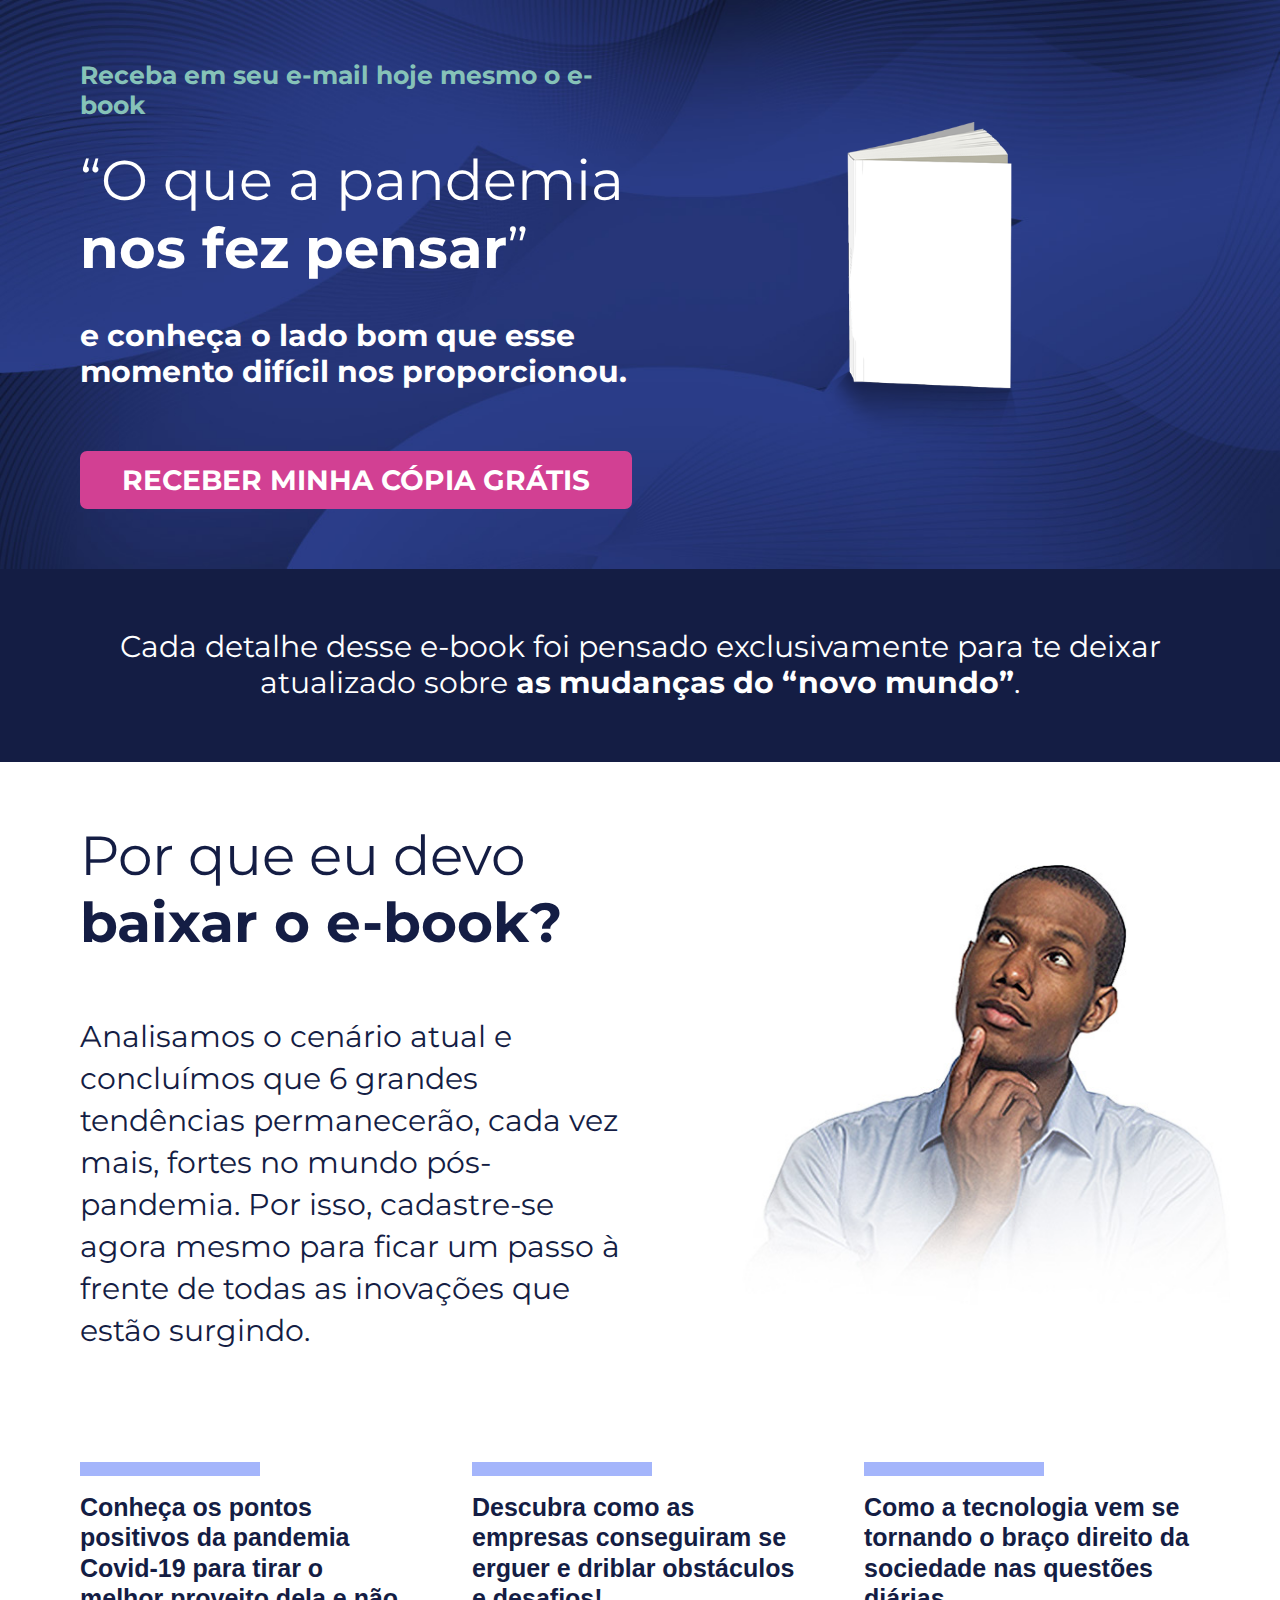
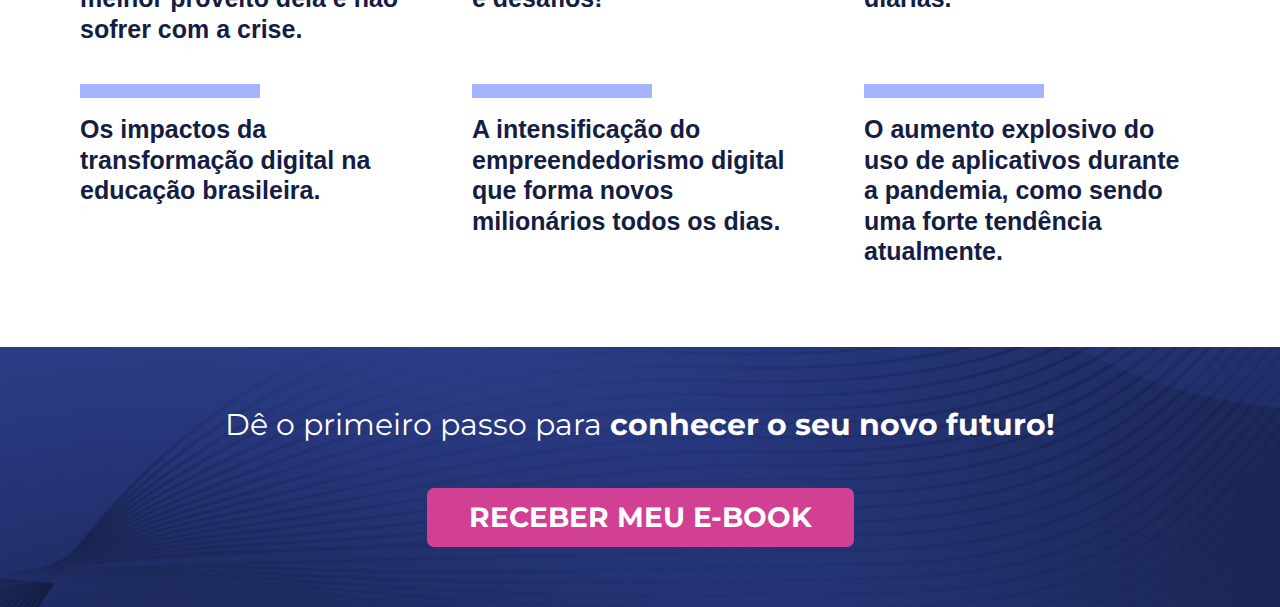
==== index.html @ a6baf384 "chore: update" ====
<!DOCTYPE html>
<html lang="en">

<head>
	<meta charset="UTF-8" />
	<meta http-equiv="X-UA-Compatible" content="IE=edge,chrome=1" />

	<!-- Meta para HTML puro -->
	<meta name="viewport" content="width=device-width, initial-scale=1, maximum-scale=5" />
	<meta name="description" content="" />
	<meta name="keywords" content="Sample, HTML5, CSS3" />

	<!-- Meta para Publicação do Facebook -->
	<meta property="og:locale" content="pt-br" />
	<meta property="og:url" content="" />
	<meta property="og:title" content="O que a pandemia nos fez pensar" />
	<meta property="og:site_name" content="e-Book" />
	<meta property="og:description" content="e conheça o lado bom que esse momento difícil nos proporcionou." />

	<meta property="og:type" content="website" />

	<!-- Meta para Publicação do Twitter -->
	<meta name="twitter:site" content="O que a pandemia nos fez pensar" />
	<meta name="twitter:title" content="e-Book" />
	<meta name="twitter:description" content="e conheça o lado bom que esse momento difícil nos proporcionou." />
	<meta name="twitter:url" content="" />
	<meta name="twitter:image" content="./imgs/screenshot-e-Book.png" />
	<meta name="twitter:card" content="summary" />

	<link rel="canonical" href="" />
	<!-- Tag exclusiva da Home -->

	<link rel="icon" type="image/png" sizes="32x32" href="imgs/favicon.png" />

	<link rel="stylesheet" href="css/style.css" />
	<title>O que a pandemia nos fez pensar</title>
</head>

<body>
	<header id="moduleBanner">
		<div class="container">
			<div class="content-text">
				<h2>Receba em seu e-mail hoje mesmo o e-book</h2>
				<h1>“O que a pandemia <span>nos fez pensar</span>”</h1>
				<p>e conheça o lado bom que esse momento difícil nos proporcionou.</p>
				<a class="btn" href="#">RECEBER MINHA CÓPIA GRÁTIS</a>
			</div>
			<div class="content-img">
				<div>
					<img src="imgs/ebook.png" alt="Ebook">
				</div>
			</div>
		</div>
	</header>

	<section id="moduleFeature">
		<div class="container">
			<div class="content-text">
				<h2>Cada detalhe desse e-book foi pensado exclusivamente para te deixar atualizado sobre <span>as
						mudanças do
						“novo mundo”</span>.</h2>
			</div>
		</div>
	</section>

	<section id="moduleBenefits">
		<div class="container">
			<div class="content-text">
				<div class="wrapper">
					<h2>Por que eu devo <br><span>baixar o e-book?</span></h2>
					<p>Analisamos o cenário atual e concluímos que 6 grandes tendências permanecerão, cada vez mais,
						fortes
						no mundo pós-pandemia. Por isso, cadastre-se agora mesmo para ficar um passo à frente de todas
						as
						inovações que estão surgindo.</p>
				</div>
			</div>
			<div class="content-img">
				<div>
					<img src="imgs/bgCara.png" alt="Uma pessoa pensando">
				</div>
			</div>
		</div>
	</section>

	<section id="moduleBenefits-1">
		<div class="container">
			<div class="info">
				<h2>Conheça os pontos positivos da pandemia Covid-19 para tirar o melhor proveito dela e não sofrer com
					a crise.</h2>
			</div>

			<div class="info">
				<h2>Descubra como as empresas conseguiram se erguer e driblar obstáculos e desafios!</h2>
			</div>

			<div class="info">
				<h2>Como a tecnologia vem se tornando o braço direito da sociedade nas questões diárias.</h2>
			</div>

			<div class="info">
				<h2>Os impactos da transformação digital na educação brasileira.</h2>
			</div>

			<div class="info">
				<h2>A intensificação do empreendedorismo digital que forma novos milionários todos os dias.</h2>
			</div>

			<div class="info">
				<h2>O aumento explosivo do uso de aplicativos durante a pandemia, como sendo uma forte tendência
					atualmente.</h2>
			</div>
		</div>
	</section>

	<footer id="moduleFooter">
		<div class="container">
			<div class="content-text">
				<h2>Dê o primeiro passo para <span>conhecer o seu novo futuro!</span></h2>
				<a href="#" class="btn">RECEBER MEU E-BOOK</a>
			</div>
		</div>
	</footer>
</body>

</html>
---- css/style.css ----
/* 1 - Tools */
@import url("https://fonts.googleapis.com/css2?family=Montserrat:ital,wght@0,100;0,200;0,300;0,400;0,500;0,600;0,700;0,800;0,900;1,100;1,200;1,300;1,400;1,500;1,600;1,700;1,800;1,900&display=swap");
* {
  margin: 0;
  padding: 0;
  -webkit-box-sizing: border-box;
          box-sizing: border-box;
}

body {
  height: 100%;
  font-family: "Roboto", sans-serif;
}

html {
  line-height: 1.15;
  /* 1 */
  -webkit-text-size-adjust: 100%;
  /* 2 */
  font-family: "Roboto", sans-serif;
}

.container {
  width: 100%;
  max-width: 1440px;
  margin: 0 auto;
  padding: 60px 80px;
}

/* 3 - Components */
.btn {
  font-family: 'Montserrat', sans-serif;
  font-style: normal;
  font-weight: 700;
  font-size: 28px;
  line-height: 34.13px;
  text-decoration: none;
  color: #ffffff;
  background: #D24093;
  padding: 10px 40px;
  border-radius: 7px;
  display: table;
  border: 2px solid #D24093;
  -webkit-transition: -webkit-filter 0.2s;
  transition: -webkit-filter 0.2s;
  transition: filter 0.2s;
  transition: filter 0.2s, -webkit-filter 0.2s;
}

.btn:hover {
  -webkit-filter: brightness(0.9);
          filter: brightness(0.9);
}

/* Sample HTML */
#moduleBanner {
  width: 100%;
  background: url(../../imgs/bg.png);
  background-size: 100% 100%;
  background-position: center top;
  background-repeat: no-repeat;
}

#moduleBanner .container {
  display: -webkit-box;
  display: -ms-flexbox;
  display: flex;
  -webkit-box-orient: horizontal;
  -webkit-box-direction: normal;
      -ms-flex-direction: row;
          flex-direction: row;
  -webkit-box-align: center;
      -ms-flex-align: center;
          align-items: center;
  -webkit-box-pack: justify;
      -ms-flex-pack: justify;
          justify-content: space-between;
}

@media only screen and (max-width: 768px) {
  #moduleBanner .container {
    -webkit-box-orient: vertical;
    -webkit-box-direction: normal;
        -ms-flex-direction: column;
            flex-direction: column;
    padding: 30px 60px 0px;
  }
}

@media only screen and (max-width: 576px) {
  #moduleBanner .container {
    padding: 30px 5% 0px;
  }
}

#moduleBanner .content-text {
  width: 50%;
  display: -webkit-box;
  display: -ms-flexbox;
  display: flex;
  -webkit-box-orient: vertical;
  -webkit-box-direction: normal;
      -ms-flex-direction: column;
          flex-direction: column;
  -webkit-box-pack: center;
      -ms-flex-pack: center;
          justify-content: center;
  -webkit-box-align: start;
      -ms-flex-align: start;
          align-items: flex-start;
}

@media only screen and (max-width: 769px) {
  #moduleBanner .content-text {
    width: 100%;
    -webkit-box-align: center;
        -ms-flex-align: center;
            align-items: center;
  }
}

#moduleBanner .content-text h2 {
  font-size: 25px;
  line-height: 30.48px;
  font-weight: 700;
  font-family: 'Montserrat', sans-serif;
  color: #86C2B8;
}

@media only screen and (max-width: 769px) {
  #moduleBanner .content-text h2 {
    font-size: 22px;
    line-height: 28.48px;
    text-align: center;
  }
}

@media only screen and (max-width: 576px) {
  #moduleBanner .content-text h2 {
    font-size: 18px;
    line-height: 24.48px;
  }
}

#moduleBanner .content-text h1 {
  font-size: 56px;
  line-height: 68.26px;
  font-weight: 400;
  color: #FFFFFF;
  font-family: 'Montserrat', sans-serif;
  margin-top: 25px;
}

@media only screen and (max-width: 769px) {
  #moduleBanner .content-text h1 {
    font-size: 38px;
    line-height: 48.48px;
    text-align: center;
  }
}

@media only screen and (max-width: 576px) {
  #moduleBanner .content-text h1 {
    font-size: 28px;
    line-height: 38.48px;
  }
}

#moduleBanner .content-text h1 > span {
  font-weight: 700;
}

#moduleBanner .content-text p {
  font-family: 'Montserrat', sans-serif;
  font-size: 30px;
  line-height: 36.57px;
  font-weight: 700;
  color: #FFFFFF;
  margin-top: 35px;
}

@media only screen and (max-width: 769px) {
  #moduleBanner .content-text p {
    font-size: 26px;
    line-height: 30.48px;
    text-align: center;
  }
}

@media only screen and (max-width: 576px) {
  #moduleBanner .content-text p {
    font-size: 22px;
    line-height: 26.48px;
  }
}

#moduleBanner .content-text a {
  margin-top: 60px;
}

@media only screen and (max-width: 1024px) {
  #moduleBanner .content-text a {
    font-size: 18px;
  }
}

@media only screen and (max-width: 768px) {
  #moduleBanner .content-text a {
    font-size: 20px;
    line-height: 28.48px;
  }
}

@media only screen and (max-width: 576px) {
  #moduleBanner .content-text a {
    font-size: 15px;
    line-height: 24.48px;
    padding: 10px 16px;
  }
}

#moduleBanner .content-img {
  width: 50%;
  display: -webkit-box;
  display: -ms-flexbox;
  display: flex;
  -webkit-box-pack: center;
      -ms-flex-pack: center;
          justify-content: center;
}

@media only screen and (max-width: 769px) {
  #moduleBanner .content-img {
    width: 100%;
    margin-top: 60px;
  }
}

#moduleBanner .content-img > div {
  max-width: 200px;
}

#moduleBanner .content-img img {
  width: 100%;
}

#moduleBanner.obrigado .container {
  padding: 80px;
}

@media only screen and (max-width: 768px) {
  #moduleBanner.obrigado .container {
    padding: 60px;
  }
}

@media only screen and (max-width: 576px) {
  #moduleBanner.obrigado .container {
    padding: 40px 5%;
  }
}

#moduleBanner.obrigado .content-text {
  width: 100%;
  -webkit-box-align: center;
      -ms-flex-align: center;
          align-items: center;
}

#moduleObrigado .container {
  padding: 80px;
}

@media only screen and (max-width: 768px) {
  #moduleObrigado .container {
    padding: 60px;
  }
}

@media only screen and (max-width: 576px) {
  #moduleObrigado .container {
    padding: 40px 5%;
  }
}

#moduleObrigado .content-text {
  max-width: 1000px;
  margin: 0 auto;
  padding: 80px 0;
  text-align: center;
}

@media only screen and (max-width: 768px) {
  #moduleObrigado .content-text {
    padding: 60px 0;
  }
}

@media only screen and (max-width: 576px) {
  #moduleObrigado .content-text {
    padding: 40px 0;
  }
}

#moduleObrigado .content-text h2 {
  font-size: 40px;
  line-height: 48.76px;
  font-weight: 700;
  color: #141D44;
}

@media only screen and (max-width: 768px) {
  #moduleObrigado .content-text h2 {
    font-size: 36px;
    line-height: 42.76px;
  }
}

@media only screen and (max-width: 576px) {
  #moduleObrigado .content-text h2 {
    font-size: 26px;
    line-height: 36.76px;
  }
}

#moduleObrigado .content-text p {
  font-size: 30px;
  line-height: 47.76px;
  font-weight: 400;
  color: #222;
  margin-top: 40px;
}

@media only screen and (max-width: 768px) {
  #moduleObrigado .content-text p {
    text-align: center;
    font-size: 26px;
    line-height: 32.57px;
  }
}

@media only screen and (max-width: 576px) {
  #moduleObrigado .content-text p {
    font-size: 18px;
    line-height: 24.57px;
  }
}

#moduleBenefits .container {
  display: -webkit-box;
  display: -ms-flexbox;
  display: flex;
  -webkit-box-orient: horizontal;
  -webkit-box-direction: normal;
      -ms-flex-direction: row;
          flex-direction: row;
  -webkit-box-align: center;
      -ms-flex-align: center;
          align-items: center;
  -webkit-box-pack: center;
      -ms-flex-pack: center;
          justify-content: center;
}

@media only screen and (max-width: 768px) {
  #moduleBenefits .container {
    -webkit-box-orient: vertical;
    -webkit-box-direction: normal;
        -ms-flex-direction: column;
            flex-direction: column;
    padding: 30px 60px;
  }
}

@media only screen and (max-width: 576px) {
  #moduleBenefits .container {
    -webkit-box-orient: vertical;
    -webkit-box-direction: normal;
        -ms-flex-direction: column;
            flex-direction: column;
    padding: 30px 5%;
  }
}

#moduleBenefits .content-text {
  width: 50%;
}

@media only screen and (max-width: 768px) {
  #moduleBenefits .content-text {
    width: 100%;
  }
}

#moduleBenefits .content-text .wrapper {
  max-width: 580px;
}

@media only screen and (max-width: 768px) {
  #moduleBenefits .content-text .wrapper {
    text-align: center;
    margin: 0 auto;
  }
}

#moduleBenefits .content-text .wrapper h2 {
  font-family: 'Montserrat', sans-serif;
  font-size: 55px;
  font-weight: 400;
  line-height: 67.05px;
  color: #141D44;
}

@media only screen and (max-width: 1024px) {
  #moduleBenefits .content-text .wrapper h2 {
    font-size: 45px;
    line-height: 62.05px;
  }
}

@media only screen and (max-width: 768px) {
  #moduleBenefits .content-text .wrapper h2 {
    font-size: 38px;
    line-height: 52.05px;
  }
}

@media only screen and (max-width: 576px) {
  #moduleBenefits .content-text .wrapper h2 {
    font-size: 28px;
    line-height: 36.05px;
  }
}

#moduleBenefits .content-text .wrapper h2 span {
  font-weight: 700;
}

#moduleBenefits .content-text .wrapper p {
  font-family: 'Montserrat', sans-serif;
  font-size: 30px;
  font-weight: 400;
  line-height: 42px;
  color: #141D44;
  margin-top: 60px;
}

@media only screen and (max-width: 1024px) {
  #moduleBenefits .content-text .wrapper p {
    font-size: 26px;
    line-height: 38.05px;
    margin-top: 40px;
  }
}

@media only screen and (max-width: 768px) {
  #moduleBenefits .content-text .wrapper p {
    font-size: 22px;
    line-height: 32.05px;
  }
}

@media only screen and (max-width: 576px) {
  #moduleBenefits .content-text .wrapper p {
    font-size: 18px;
    line-height: 26.05px;
  }
}

#moduleBenefits .content-img {
  width: 50%;
  display: -webkit-box;
  display: -ms-flexbox;
  display: flex;
  -webkit-box-pack: end;
      -ms-flex-pack: end;
          justify-content: flex-end;
}

@media only screen and (max-width: 769px) {
  #moduleBenefits .content-img {
    width: 100%;
    -webkit-box-pack: center;
        -ms-flex-pack: center;
            justify-content: center;
  }
}

#moduleBenefits .content-img > div {
  max-width: 500px;
}

@media only screen and (max-width: 768px) {
  #moduleBenefits .content-img > div {
    margin-top: 60px;
    display: -webkit-box;
    display: -ms-flexbox;
    display: flex;
    -webkit-box-pack: center;
        -ms-flex-pack: center;
            justify-content: center;
  }
}

#moduleBenefits .content-img > div img {
  width: 100%;
  -webkit-transform: translateX(30px);
          transform: translateX(30px);
}

@media only screen and (max-width: 769px) {
  #moduleBenefits .content-img > div img {
    width: 70%;
    -webkit-transform: translateX(0px);
            transform: translateX(0px);
  }
}

@media only screen and (max-width: 769px) {
  #moduleBenefits .content-img > div img {
    width: 90%;
  }
}

#moduleBenefits-1 .container {
  display: -webkit-box;
  display: -ms-flexbox;
  display: flex;
  -webkit-box-align: start;
      -ms-flex-align: start;
          align-items: flex-start;
  -webkit-box-pack: justify;
      -ms-flex-pack: justify;
          justify-content: space-between;
  -ms-flex-wrap: wrap;
      flex-wrap: wrap;
  padding: 80px;
}

@media only screen and (max-width: 768px) {
  #moduleBenefits-1 .container {
    padding: 30px 60px;
  }
}

@media only screen and (max-width: 576px) {
  #moduleBenefits-1 .container {
    -webkit-box-orient: vertical;
    -webkit-box-direction: normal;
        -ms-flex-direction: column;
            flex-direction: column;
    padding: 30px 5%;
  }
}

#moduleBenefits-1 .info {
  width: 30%;
}

@media only screen and (max-width: 768px) {
  #moduleBenefits-1 .info {
    width: 48%;
  }
  #moduleBenefits-1 .info:nth-child(3) {
    margin-top: 70px;
  }
}

@media only screen and (max-width: 576px) {
  #moduleBenefits-1 .info {
    width: 100%;
  }
  #moduleBenefits-1 .info {
    margin-top: 70px;
  }
}

#moduleBenefits-1 .info:nth-child(4), #moduleBenefits-1 .info:nth-child(5), #moduleBenefits-1 .info:nth-child(6) {
  margin-top: 70px;
}

#moduleBenefits-1 .info h2 {
  font-size: 25px;
  font-weight: 700;
  line-height: 30.48px;
  color: #141D44;
  position: relative;
  padding: 0px 2% 0px 0px;
}

@media only screen and (max-width: 768px) {
  #moduleBenefits-1 .info h2 {
    font-size: 22px;
    line-height: 25px;
  }
}

#moduleBenefits-1 .info h2::before {
  content: "";
  width: 180px;
  height: 14px;
  top: -30px;
  left: 0;
  background-color: #A4B5FB;
  position: absolute;
}

#moduleFeature {
  background-color: #141D44;
}

@media only screen and (max-width: 768px) {
  #moduleFeature .container {
    padding: 30px 60px;
  }
}

@media only screen and (max-width: 576px) {
  #moduleFeature .container {
    padding: 30px 5%;
  }
}

#moduleFeature .content-text {
  max-width: 1100px;
  margin: 0 auto;
}

#moduleFeature .content-text h2 {
  font-family: 'Montserrat', sans-serif;
  font-size: 30px;
  font-weight: 400;
  line-height: 36.57px;
  text-align: center;
  color: #ffffff;
}

@media only screen and (max-width: 768px) {
  #moduleFeature .content-text h2 {
    font-size: 26px;
    line-height: 32.57px;
  }
}

@media only screen and (max-width: 576px) {
  #moduleFeature .content-text h2 {
    font-size: 18px;
    line-height: 24.57px;
  }
}

#moduleFeature .content-text h2 > span {
  font-weight: 700;
}

#moduleFooter {
  width: 100%;
  background: url(../../imgs/bgFoooter.png);
  background-size: 100% 100%;
  background-position: center top;
  background-repeat: no-repeat;
}

@media only screen and (max-width: 768px) {
  #moduleFooter .container {
    padding: 60px 60px;
  }
}

@media only screen and (max-width: 576px) {
  #moduleFooter .container {
    padding: 60px 5%;
  }
}

#moduleFooter .content-text {
  max-width: 1100px;
  margin: 0 auto;
  display: -webkit-box;
  display: -ms-flexbox;
  display: flex;
  -webkit-box-orient: vertical;
  -webkit-box-direction: normal;
      -ms-flex-direction: column;
          flex-direction: column;
  -webkit-box-align: center;
      -ms-flex-align: center;
          align-items: center;
}

#moduleFooter .content-text h2 {
  font-family: 'Montserrat', sans-serif;
  font-size: 30px;
  font-weight: 400;
  line-height: 36.57px;
  color: #ffffff;
}

@media only screen and (max-width: 768px) {
  #moduleFooter .content-text h2 {
    text-align: center;
    font-size: 26px;
    line-height: 32.57px;
  }
}

@media only screen and (max-width: 576px) {
  #moduleFooter .content-text h2 {
    font-size: 18px;
    line-height: 24.57px;
  }
}

#moduleFooter .content-text h2 > span {
  font-weight: 700;
}

#moduleFooter .content-text a {
  margin-top: 45px;
}

@media only screen and (max-width: 1024px) {
  #moduleFooter .content-text a {
    font-size: 22px;
  }
}

@media only screen and (max-width: 768px) {
  #moduleFooter .content-text a {
    font-size: 20px;
    line-height: 28.48px;
  }
}

@media only screen and (max-width: 576px) {
  #moduleFooter .content-text a {
    font-size: 15px;
    line-height: 24.48px;
    padding: 10px 16px;
  }
}
/*# sourceMappingURL=style.css.map */
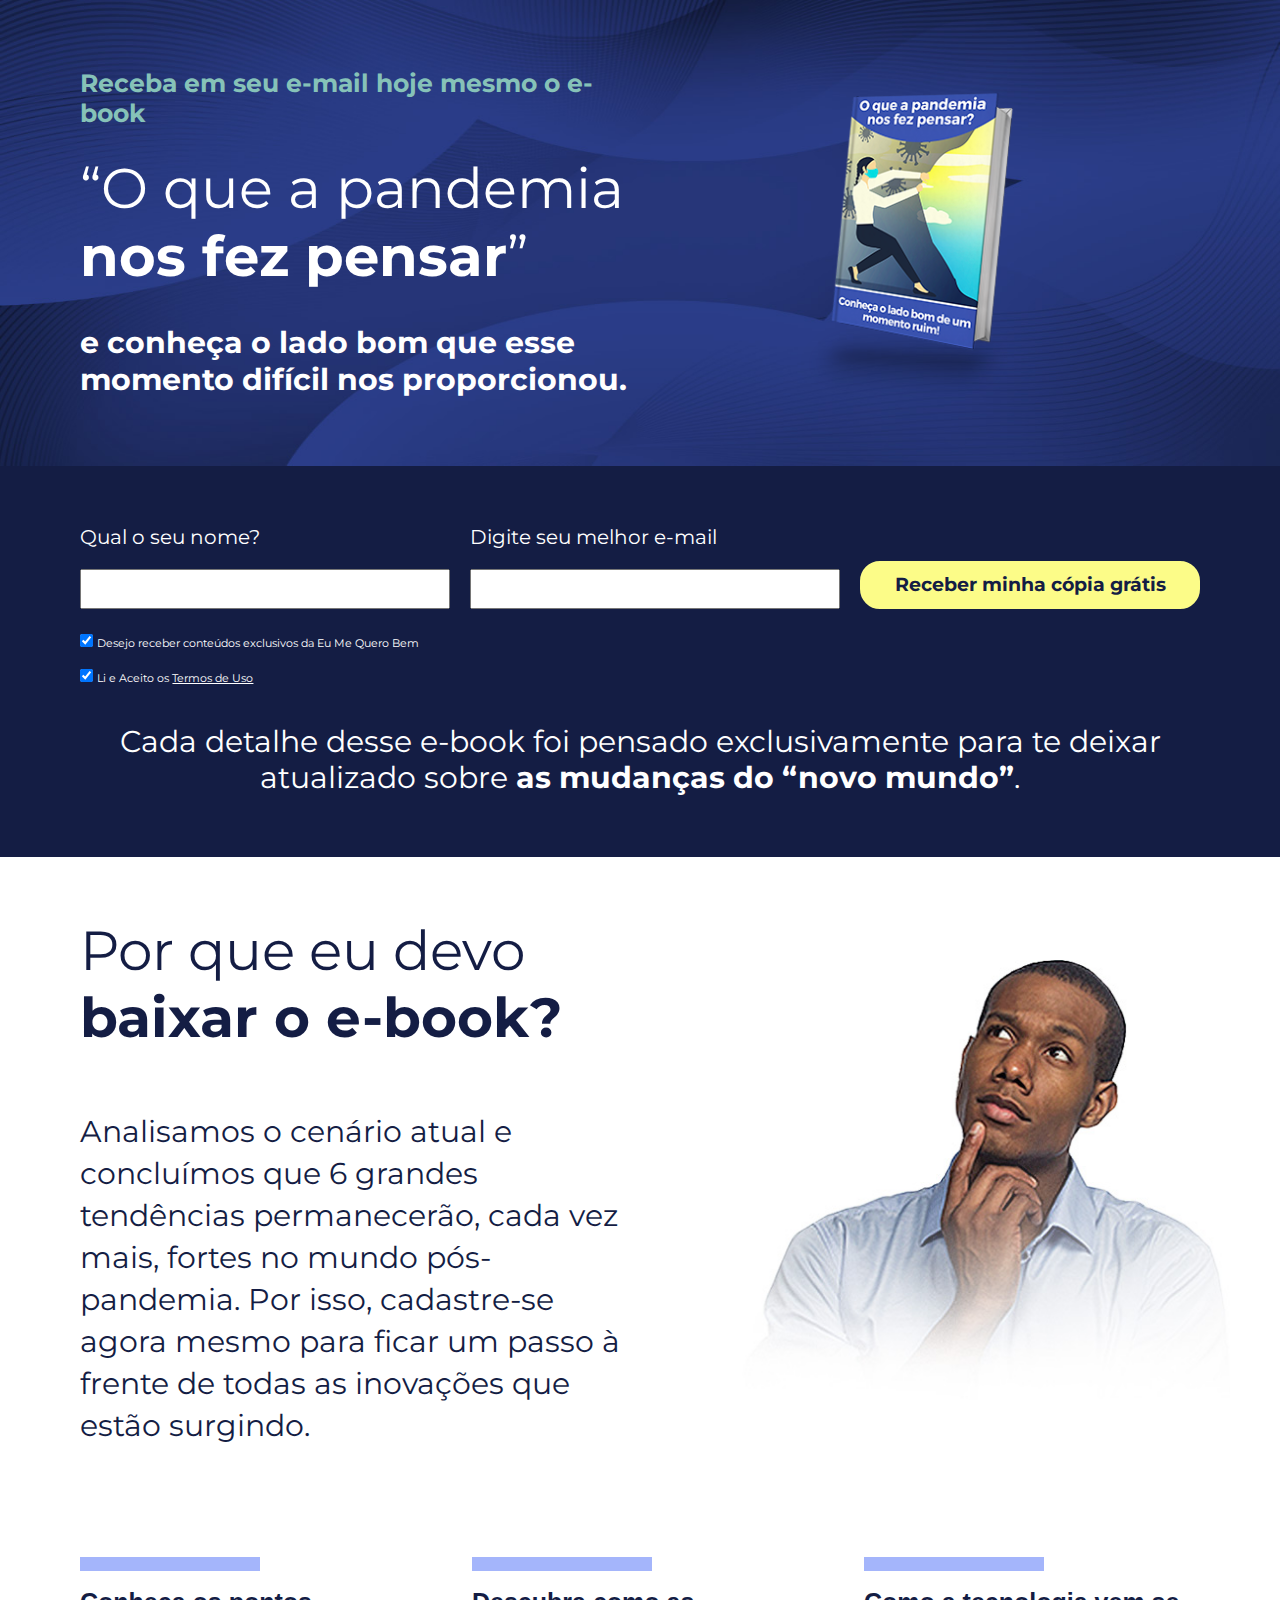
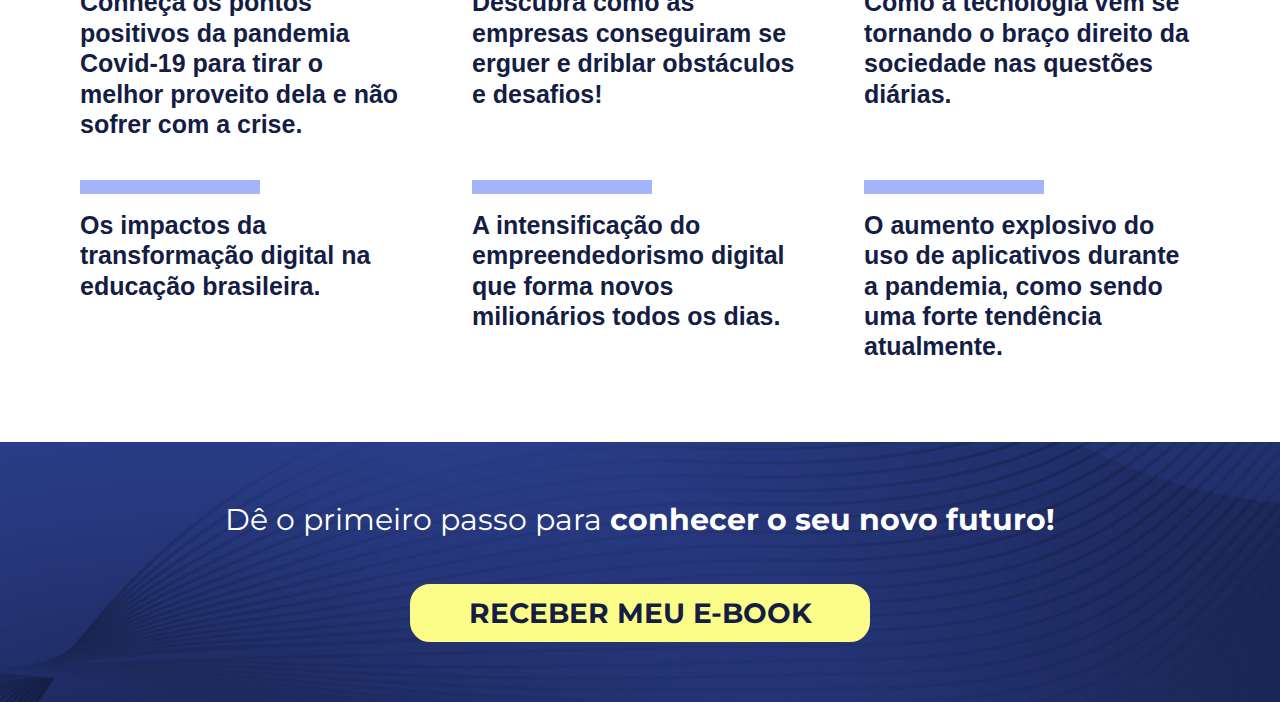
==== commit fb1395a5: "chore: update" ====
--- a/index.html
+++ b/index.html
@@ -1,5 +1,5 @@
 <!DOCTYPE html>
-<html lang="en">
+<html lang="pt-BR">
 
 <head>
 	<meta charset="UTF-8" />
@@ -24,7 +24,7 @@
 	<meta name="twitter:title" content="e-Book" />
 	<meta name="twitter:description" content="e conheça o lado bom que esse momento difícil nos proporcionou." />
 	<meta name="twitter:url" content="" />
-	<meta name="twitter:image" content="./imgs/screenshot-e-Book.png" />
+	<meta name="twitter:image" content="imgs/screenshot-e-Book.png" />
 	<meta name="twitter:card" content="summary" />
 
 	<link rel="canonical" href="" />
@@ -43,11 +43,10 @@
 				<h2>Receba em seu e-mail hoje mesmo o e-book</h2>
 				<h1>“O que a pandemia <span>nos fez pensar</span>”</h1>
 				<p>e conheça o lado bom que esse momento difícil nos proporcionou.</p>
-				<a class="btn" href="#">RECEBER MINHA CÓPIA GRÁTIS</a>
 			</div>
 			<div class="content-img">
 				<div>
-					<img src="imgs/ebook.png" alt="Ebook">
+					<img src="imgs/e-book-2.svg" alt="Ebook">
 				</div>
 			</div>
 		</div>
@@ -55,10 +54,69 @@
 
 	<section id="moduleFeature">
 		<div class="container">
+			<form id="lead" method="POST" action="index.php" data-ajax="false">
+				<input type="hidden" name="page" value="marca_view_email" />
+				<input type="hidden" name="origem" value="##ORIGEM##" />
+				<input type="hidden" name="enviaEmail" value="1" />
+				<input type="hidden" name="pgObrigado" value="obrigado" />
+  
+				<div class="input-group-wrap">
+					<div class="input-group">
+						<label for="name">Qual o seu nome?</label>
+						<input
+						type="text"
+						valeu="Name"
+						id="name"
+						name="name"
+						required
+						/>
+					</div>
+					<div class="input-group email">
+						<label for="email">Digite seu melhor e-mail</label>
+						<input
+							type="email"
+							valeu="email"
+							name="email"
+							id="email"
+							required
+						/>
+					</div>
+					<button type="submit" class="btn">Receber minha cópia grátis</button>
+				</div>
+				<div class="input-group-wrap">
+					<div class="custom-control">
+					  <input
+						type="checkbox"
+						name="envia_email_produto"
+						class="custom-control-input"
+						id="exclusivo_eumequerobem"
+						checked
+					  />
+					  <label
+						class="custom-control-label font-weight-bold"
+						for="exclusivo_eumequerobem"
+						>Desejo receber conteúdos exclusivos da Eu Me Quero Bem</label
+					  >
+					</div>
+					<div class="custom-control">
+						<input 
+							type="checkbox" 
+							class="custom-control-input" 
+							name="termos" 
+							id="terms"
+							checked 
+							required>
+						<label 
+							class="mb-0" 
+							for="terms">Li e Aceito os <a href="?page=navega&pg=termos" target="_blank">Termos de Uso</a>
+						</label>    
+					  </div>
+				</div>
+			  </form>
 			<div class="content-text">
-				<h2>Cada detalhe desse e-book foi pensado exclusivamente para te deixar atualizado sobre <span>as
-						mudanças do
-						“novo mundo”</span>.</h2>
+				<h2>Cada detalhe desse e-book foi pensado exclusivamente para te deixar atualizado sobre
+					<span>as mudanças do “novo mundo”</span>.
+				</h2>
 			</div>
 		</div>
 	</section>
@@ -86,8 +144,7 @@
 	<section id="moduleBenefits-1">
 		<div class="container">
 			<div class="info">
-				<h2>Conheça os pontos positivos da pandemia Covid-19 para tirar o melhor proveito dela e não sofrer com
-					a crise.</h2>
+				<h2>Conheça os pontos positivos da pandemia Covid-19 para tirar o melhor proveito dela e não sofrer com a crise.</h2>
 			</div>
 
 			<div class="info">
@@ -107,20 +164,21 @@
 			</div>
 
 			<div class="info">
-				<h2>O aumento explosivo do uso de aplicativos durante a pandemia, como sendo uma forte tendência
-					atualmente.</h2>
+				<h2>O aumento explosivo do uso de aplicativos durante a pandemia, como sendo uma forte tendência atualmente.</h2>
 			</div>
 		</div>
 	</section>
 
 	<footer id="moduleFooter">
 		<div class="container">
-			<div class="content-text">
+			<div class="content-text menu-item">
 				<h2>Dê o primeiro passo para <span>conhecer o seu novo futuro!</span></h2>
-				<a href="#" class="btn">RECEBER MEU E-BOOK</a>
+				<a href="#moduleFeature" class="btn">RECEBER MEU E-BOOK</a>
 			</div>
 		</div>
 	</footer>
+
+	<script src="js/main.js"></script>
 </body>
 
 </html>--- a/css/style.css
+++ b/css/style.css
@@ -29,22 +29,22 @@
 
 /* 3 - Components */
 .btn {
+  width: 100%;
   font-family: 'Montserrat', sans-serif;
   font-style: normal;
   font-weight: 700;
-  font-size: 28px;
-  line-height: 34.13px;
   text-decoration: none;
-  color: #ffffff;
-  background: #D24093;
-  padding: 10px 40px;
-  border-radius: 7px;
+  color: #141D44;
+  background: #FCFC88;
+  padding: 10px 30px;
+  border-radius: 20px;
   display: table;
-  border: 2px solid #D24093;
+  border: 2px solid #FCFC88;
   -webkit-transition: -webkit-filter 0.2s;
   transition: -webkit-filter 0.2s;
   transition: filter 0.2s;
   transition: filter 0.2s, -webkit-filter 0.2s;
+  cursor: pointer;
 }
 
 .btn:hover {
@@ -55,7 +55,7 @@
 /* Sample HTML */
 #moduleBanner {
   width: 100%;
-  background: url(../../imgs/bg.png);
+  background: url("../imgs/bg.png");
   background-size: 100% 100%;
   background-position: center top;
   background-repeat: no-repeat;
@@ -75,6 +75,7 @@
   -webkit-box-pack: justify;
       -ms-flex-pack: justify;
           justify-content: space-between;
+  padding: 60px 80px;
 }
 
 @media only screen and (max-width: 768px) {
@@ -83,13 +84,13 @@
     -webkit-box-direction: normal;
         -ms-flex-direction: column;
             flex-direction: column;
-    padding: 30px 60px 0px;
+    padding: 40px 60;
   }
 }
 
 @media only screen and (max-width: 576px) {
   #moduleBanner .container {
-    padding: 30px 5% 0px;
+    padding: 40px 5%;
   }
 }
 
@@ -127,6 +128,13 @@
   color: #86C2B8;
 }
 
+@media only screen and (max-width: 992px) {
+  #moduleBanner .content-text h2 {
+    font-size: 23px;
+    line-height: 29.48px;
+  }
+}
+
 @media only screen and (max-width: 769px) {
   #moduleBanner .content-text h2 {
     font-size: 22px;
@@ -151,6 +159,13 @@
   margin-top: 25px;
 }
 
+@media only screen and (max-width: 992px) {
+  #moduleBanner .content-text h1 {
+    font-size: 48px;
+    line-height: 58.48px;
+  }
+}
+
 @media only screen and (max-width: 769px) {
   #moduleBanner .content-text h1 {
     font-size: 38px;
@@ -194,31 +209,6 @@
   }
 }
 
-#moduleBanner .content-text a {
-  margin-top: 60px;
-}
-
-@media only screen and (max-width: 1024px) {
-  #moduleBanner .content-text a {
-    font-size: 18px;
-  }
-}
-
-@media only screen and (max-width: 768px) {
-  #moduleBanner .content-text a {
-    font-size: 20px;
-    line-height: 28.48px;
-  }
-}
-
-@media only screen and (max-width: 576px) {
-  #moduleBanner .content-text a {
-    font-size: 15px;
-    line-height: 24.48px;
-    padding: 10px 16px;
-  }
-}
-
 #moduleBanner .content-img {
   width: 50%;
   display: -webkit-box;
@@ -237,7 +227,13 @@
 }
 
 #moduleBanner .content-img > div {
-  max-width: 200px;
+  max-width: 300px;
+}
+
+@media only screen and (max-width: 576px) {
+  #moduleBanner .content-img > div {
+    min-width: 200px;
+  }
 }
 
 #moduleBanner .content-img img {
@@ -286,7 +282,7 @@
 #moduleObrigado .content-text {
   max-width: 1000px;
   margin: 0 auto;
-  padding: 80px 0;
+  padding: 100px 0;
   text-align: center;
 }
 
@@ -621,9 +617,144 @@
   }
 }
 
+#moduleFeature form {
+  display: -webkit-box;
+  display: -ms-flexbox;
+  display: flex;
+  -webkit-box-orient: vertical;
+  -webkit-box-direction: normal;
+      -ms-flex-direction: column;
+          flex-direction: column;
+}
+
+#moduleFeature .input-group-wrap {
+  width: 100%;
+  -webkit-box-pack: justify;
+      -ms-flex-pack: justify;
+          justify-content: space-between;
+  display: -webkit-box;
+  display: -ms-flexbox;
+  display: flex;
+  -webkit-box-align: end;
+      -ms-flex-align: end;
+          align-items: flex-end;
+}
+
+@media only screen and (max-width: 768px) {
+  #moduleFeature .input-group-wrap {
+    -webkit-box-orient: vertical;
+    -webkit-box-direction: normal;
+        -ms-flex-direction: column;
+            flex-direction: column;
+    -webkit-box-align: center;
+        -ms-flex-align: center;
+            align-items: center;
+  }
+}
+
+#moduleFeature .input-group-wrap .input-group label {
+  font-family: 'Montserrat', sans-serif;
+  color: #fff;
+  margin-bottom: 20px;
+  display: block;
+  font-size: 20px;
+}
+
+#moduleFeature .input-group-wrap .input-group {
+  width: 100%;
+  margin-right: 10px;
+}
+
+@media only screen and (max-width: 768px) {
+  #moduleFeature .input-group-wrap .input-group {
+    max-width: 370px;
+    margin-top: 16px;
+    margin-right: 0px;
+  }
+}
+
+#moduleFeature .input-group-wrap .input-group input {
+  width: 100%;
+  max-width: 370px;
+  height: 40px;
+  padding: 0px 10px;
+}
+
+#moduleFeature .input-group-wrap button.btn {
+  max-width: 340px;
+  font-size: 19px;
+  line-height: 24.13px;
+}
+
+@media only screen and (max-width: 1100px) {
+  #moduleFeature .input-group-wrap button.btn {
+    font-size: 15px;
+    line-height: 22.48px;
+    padding: 10px 5px;
+  }
+}
+
+@media only screen and (max-width: 992px) {
+  #moduleFeature .input-group-wrap button.btn {
+    font-size: 14px;
+    line-height: 22.48px;
+  }
+}
+
+@media only screen and (max-width: 768px) {
+  #moduleFeature .input-group-wrap button.btn {
+    margin-top: 32px;
+  }
+}
+
+@media only screen and (max-width: 576px) {
+  #moduleFeature .input-group-wrap button.btn {
+    font-size: 15px;
+    line-height: 20.48px;
+    padding: 10px 16px;
+  }
+}
+
+#moduleFeature .input-group-wrap + .input-group-wrap {
+  margin: 8px 0px;
+  -webkit-box-orient: vertical;
+  -webkit-box-direction: normal;
+      -ms-flex-direction: column;
+          flex-direction: column;
+  -webkit-box-align: start;
+      -ms-flex-align: start;
+          align-items: flex-start;
+}
+
+@media only screen and (max-width: 768px) {
+  #moduleFeature .input-group-wrap + .input-group-wrap {
+    -webkit-box-orient: vertical;
+    -webkit-box-direction: normal;
+        -ms-flex-direction: column;
+            flex-direction: column;
+    -webkit-box-align: center;
+        -ms-flex-align: center;
+            align-items: center;
+  }
+}
+
+#moduleFeature .input-group-wrap + .input-group-wrap .custom-control {
+  margin-top: 16px;
+}
+
+#moduleFeature .input-group-wrap + .input-group-wrap .custom-control label {
+  color: #fff;
+  font-family: 'Montserrat', sans-serif;
+  font-size: 11px;
+}
+
+#moduleFeature .input-group-wrap + .input-group-wrap .custom-control label a {
+  color: #fff;
+}
+
 #moduleFeature .content-text {
   max-width: 1100px;
-  margin: 0 auto;
+  margin: 30px auto 0px;
 }
 
 #moduleFeature .content-text h2 {
@@ -655,7 +786,7 @@
 
 #moduleFooter {
   width: 100%;
-  background: url(../../imgs/bgFoooter.png);
+  background: url("../imgs/bgFoooter.png");
   background-size: 100% 100%;
   background-position: center top;
   background-repeat: no-repeat;
@@ -715,25 +846,35 @@
   font-weight: 700;
 }
 
-#moduleFooter .content-text a {
+#moduleFooter .content-text a.btn {
   margin-top: 45px;
+  max-width: 460px;
+  display: -webkit-box;
+  display: -ms-flexbox;
+  display: flex;
+  -webkit-box-pack: center;
+      -ms-flex-pack: center;
+          justify-content: center;
+  font-size: 28px;
+  line-height: 34.13px;
+  text-transform: uppercase;
 }
 
 @media only screen and (max-width: 1024px) {
-  #moduleFooter .content-text a {
+  #moduleFooter .content-text a.btn {
     font-size: 22px;
   }
 }
 
 @media only screen and (max-width: 768px) {
-  #moduleFooter .content-text a {
+  #moduleFooter .content-text a.btn {
     font-size: 20px;
     line-height: 28.48px;
   }
 }
 
 @media only screen and (max-width: 576px) {
-  #moduleFooter .content-text a {
+  #moduleFooter .content-text a.btn {
     font-size: 15px;
     line-height: 24.48px;
     padding: 10px 16px;
